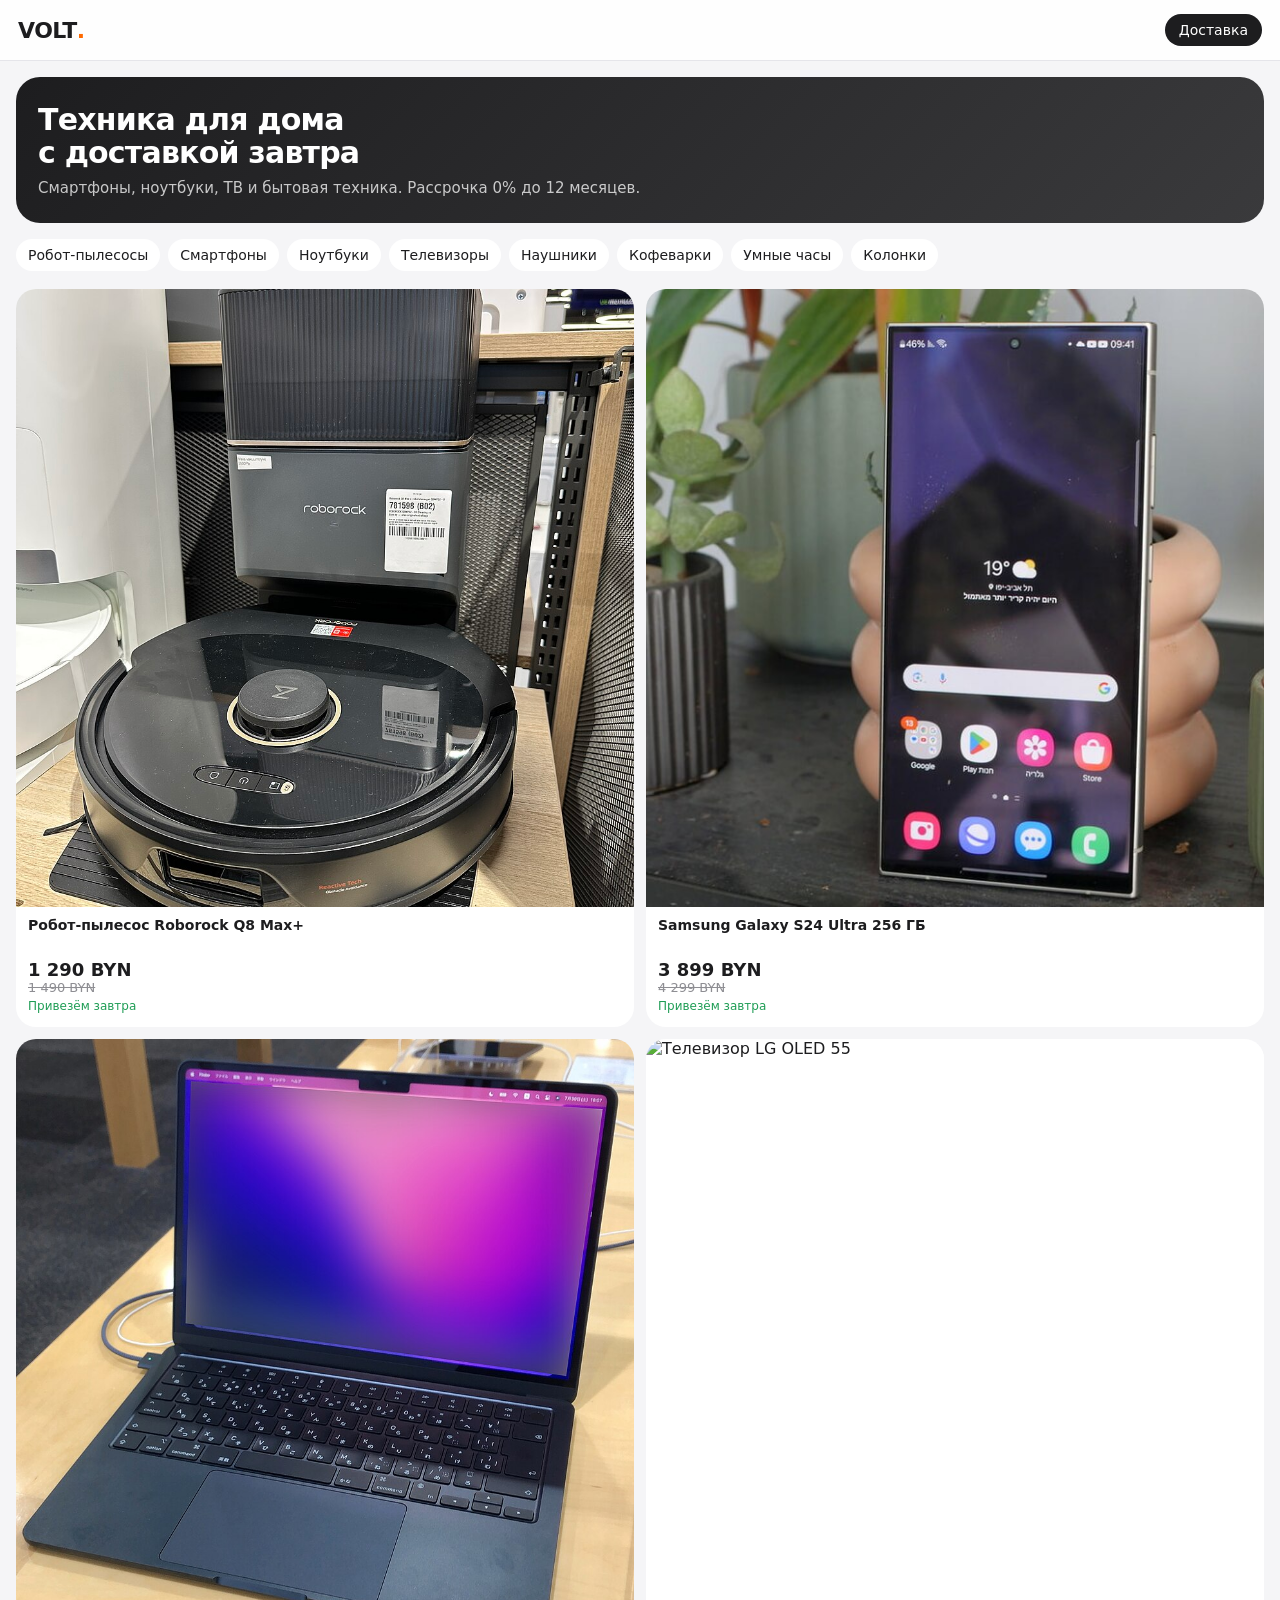
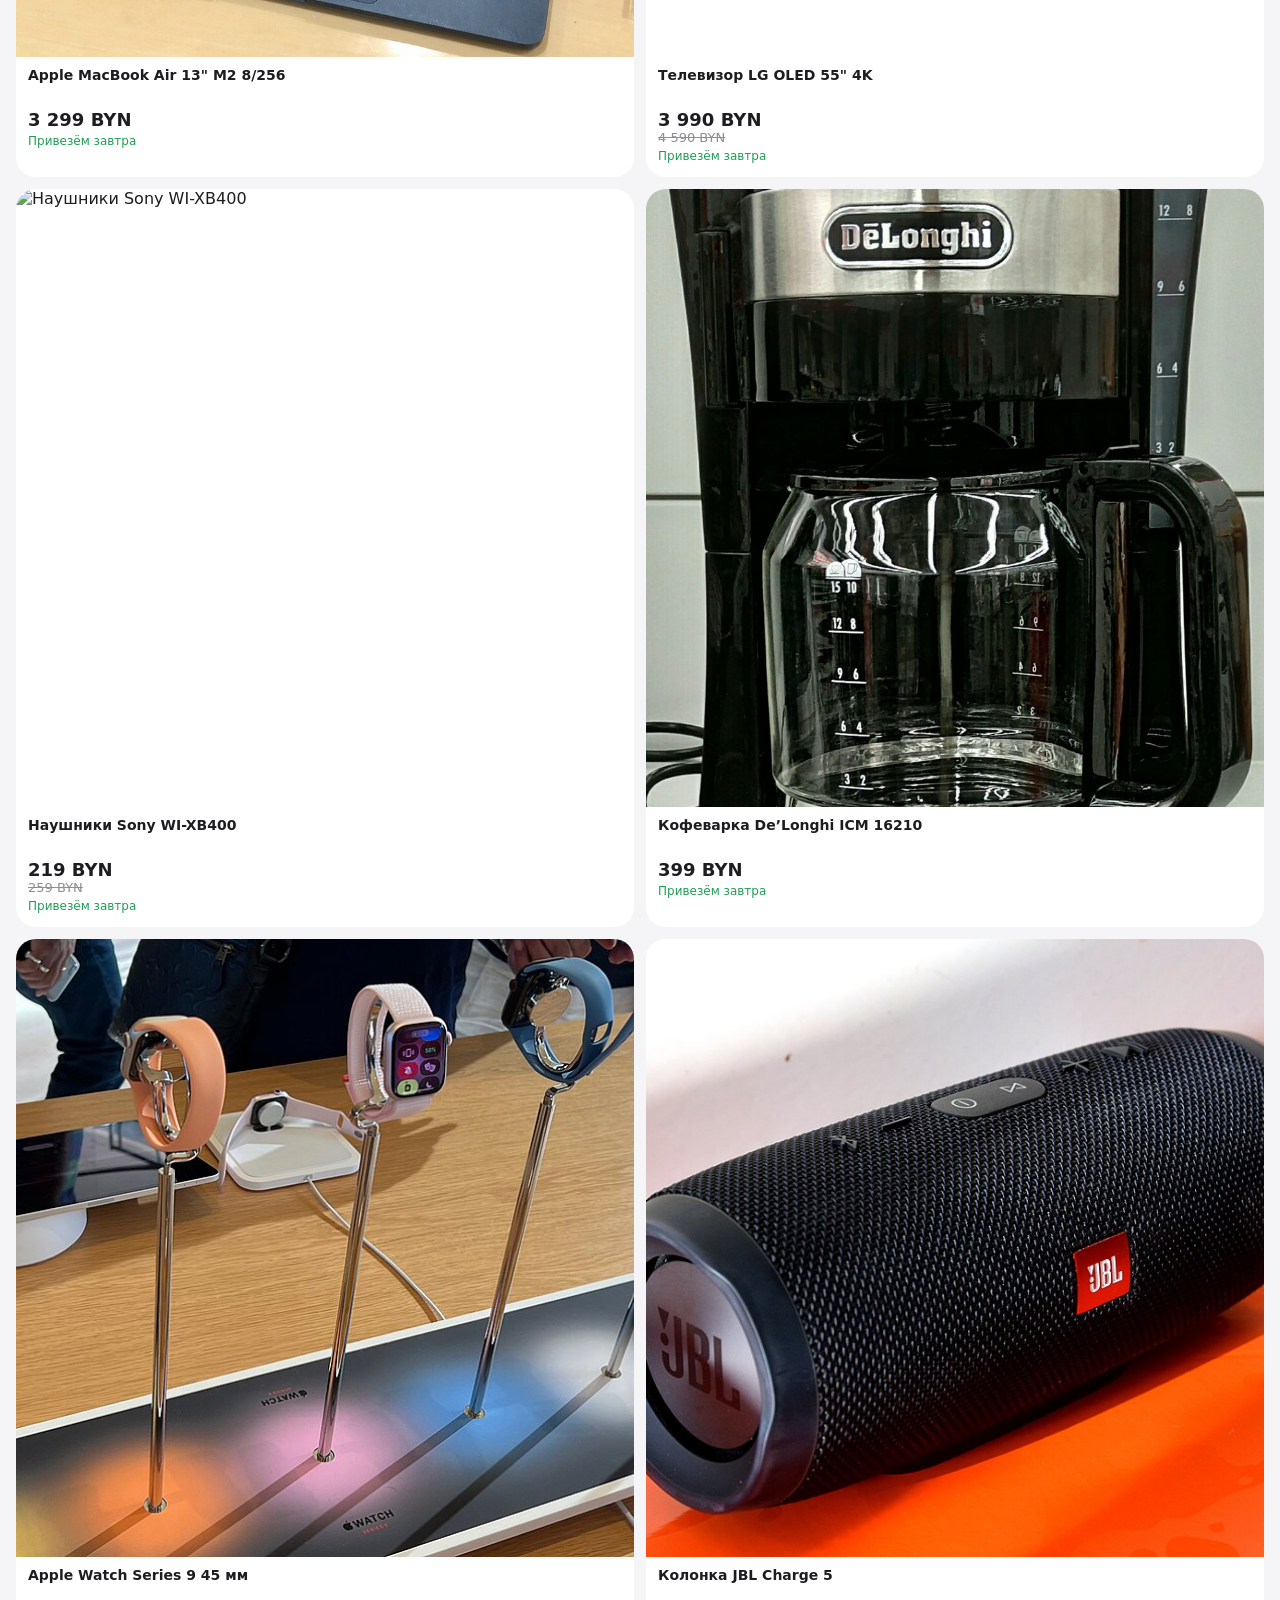
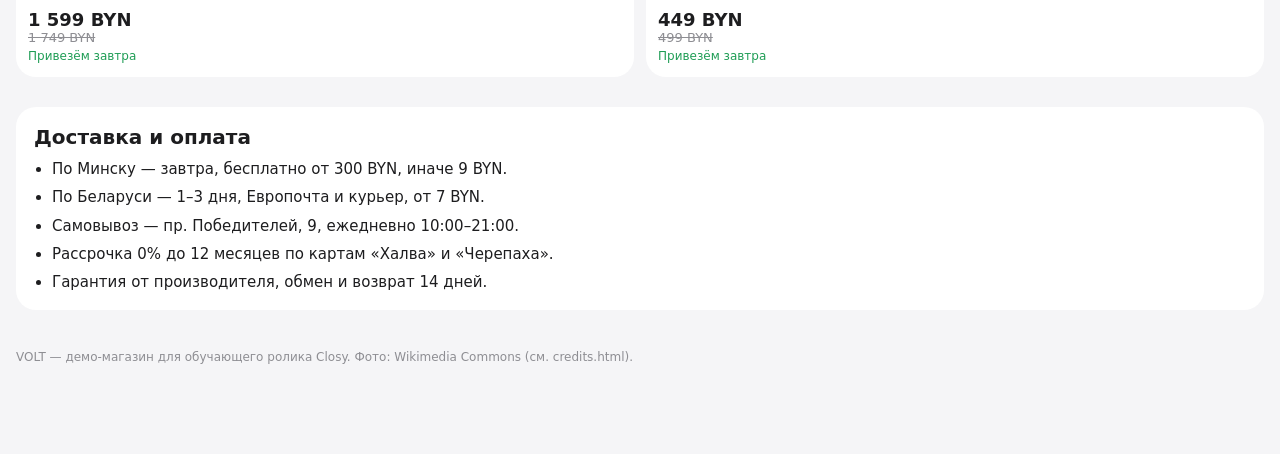
==== index.html @ 4ae11d11 "VOLT demo store for Closy tutorial" ====
<!doctype html><html lang="ru"><head><meta charset="utf-8"><meta name="viewport" content="width=device-width,initial-scale=1"><title>VOLT — техника для дома</title><link rel="stylesheet" href="style.css"></head><body><header><a class="logo" href="index.html">VOLT<b>.</b></a><a class="cart" href="delivery.html">Доставка</a></header><section class="hero"><h1>Техника для дома<br>с доставкой завтра</h1><p>Смартфоны, ноутбуки, ТВ и бытовая техника. Рассрочка 0% до 12 месяцев.</p></section><div class="tags"><span>Робот-пылесосы</span><span>Смартфоны</span><span>Ноутбуки</span><span>Телевизоры</span><span>Наушники</span><span>Кофеварки</span><span>Умные часы</span><span>Колонки</span></div><div class="grid"><a class="card" href="vacuum.html"><div class="im"><img src="img/vacuum.jpg" alt="Робот-пылесос Roborock Q8 Max+"></div><div class="b"><h3>Робот-пылесос Roborock Q8 Max+</h3><div class="pr">1 290 BYN<span class="old">1 490 BYN</span></div><div class="dl">Привезём завтра</div></div></a><a class="card" href="phone.html"><div class="im"><img src="img/phone.jpg" alt="Samsung Galaxy S24 Ultra 256 ГБ"></div><div class="b"><h3>Samsung Galaxy S24 Ultra 256 ГБ</h3><div class="pr">3 899 BYN<span class="old">4 299 BYN</span></div><div class="dl">Привезём завтра</div></div></a><a class="card" href="laptop.html"><div class="im"><img src="img/laptop.jpg" alt="Apple MacBook Air 13" M2 8/256"></div><div class="b"><h3>Apple MacBook Air 13" M2 8/256</h3><div class="pr">3 299 BYN</div><div class="dl">Привезём завтра</div></div></a><a class="card" href="tv.html"><div class="im"><img src="img/tv.jpg" alt="Телевизор LG OLED 55" 4K"></div><div class="b"><h3>Телевизор LG OLED 55" 4K</h3><div class="pr">3 990 BYN<span class="old">4 590 BYN</span></div><div class="dl">Привезём завтра</div></div></a><a class="card" href="headphones.html"><div class="im"><img src="img/headphones.jpg" alt="Наушники Sony WI-XB400"></div><div class="b"><h3>Наушники Sony WI-XB400</h3><div class="pr">219 BYN<span class="old">259 BYN</span></div><div class="dl">Привезём завтра</div></div></a><a class="card" href="coffee.html"><div class="im"><img src="img/coffee.jpg" alt="Кофеварка De’Longhi ICM 16210"></div><div class="b"><h3>Кофеварка De’Longhi ICM 16210</h3><div class="pr">399 BYN</div><div class="dl">Привезём завтра</div></div></a><a class="card" href="watch.html"><div class="im"><img src="img/watch.jpg" alt="Apple Watch Series 9 45 мм"></div><div class="b"><h3>Apple Watch Series 9 45 мм</h3><div class="pr">1 599 BYN<span class="old">1 749 BYN</span></div><div class="dl">Привезём завтра</div></div></a><a class="card" href="speaker.html"><div class="im"><img src="img/speaker.jpg" alt="Колонка JBL Charge 5"></div><div class="b"><h3>Колонка JBL Charge 5</h3><div class="pr">449 BYN<span class="old">499 BYN</span></div><div class="dl">Привезём завтра</div></div></a></div><div class="info"><h2>Доставка и оплата</h2><ul><li>По Минску — завтра, бесплатно от 300 BYN, иначе 9 BYN.</li><li>По Беларуси — 1–3 дня, Европочта и курьер, от 7 BYN.</li><li>Самовывоз — пр. Победителей, 9, ежедневно 10:00–21:00.</li><li>Рассрочка 0% до 12 месяцев по картам «Халва» и «Черепаха».</li><li>Гарантия от производителя, обмен и возврат 14 дней.</li></ul></div><footer>VOLT — демо-магазин для обучающего ролика Closy. Фото: Wikimedia Commons (см. credits.html).</footer><!--CLOSY--></body></html>
---- style.css ----
*{box-sizing:border-box;margin:0;padding:0}body{font-family:-apple-system,"Inter",system-ui,sans-serif;background:#f5f5f7;color:#1d1d1f;-webkit-font-smoothing:antialiased}
a{color:inherit;text-decoration:none}header{position:sticky;top:0;z-index:5;background:rgba(255,255,255,.86);backdrop-filter:blur(20px);display:flex;align-items:center;justify-content:space-between;padding:14px 18px;border-bottom:1px solid #e5e5ea}
.logo{font-weight:800;font-size:22px;letter-spacing:-.5px}.logo b{color:#ff6a00}.cart{font-size:14px;background:#1d1d1f;color:#fff;padding:8px 14px;border-radius:20px}
.hero{margin:16px;border-radius:24px;padding:26px 22px;background:linear-gradient(135deg,#1d1d1f,#3a3a3c);color:#fff}.hero h1{font-size:30px;line-height:1.1;letter-spacing:-.8px}.hero p{opacity:.75;margin-top:10px;font-size:15px}
.tags{display:flex;gap:8px;padding:0 16px 6px;overflow:auto}.tags span{white-space:nowrap;background:#fff;border-radius:16px;padding:8px 12px;font-size:14px}
.grid{display:grid;grid-template-columns:1fr 1fr;gap:12px;padding:12px 16px 30px}.card{background:#fff;border-radius:20px;overflow:hidden}.card .im{aspect-ratio:1;background:#fff;display:flex;align-items:center;justify-content:center}
.card img{width:100%;height:100%;object-fit:cover}.card .b{padding:10px 12px 14px}.card h3{font-size:14px;font-weight:600;line-height:1.25;min-height:36px}.pr{font-size:18px;font-weight:800;margin-top:6px}.old{display:block;color:#8e8e93;text-decoration:line-through;font-size:13px;font-weight:500}
.dl{font-size:12px;color:#1f9d55;margin-top:4px}.info{margin:0 16px 20px;background:#fff;border-radius:20px;padding:18px}.info h2{font-size:20px;margin-bottom:10px}.info li{margin:8px 0 0 18px;font-size:15px;line-height:1.35}
.pd img{width:100%;aspect-ratio:1;object-fit:cover;background:#fff}.pd .b{padding:18px}.pd h1{font-size:24px;letter-spacing:-.4px}.pd .pr{font-size:28px}.btn{display:block;text-align:center;background:#ff6a00;color:#fff;border-radius:16px;padding:15px;font-weight:700;margin-top:16px}
footer{padding:20px 16px 90px;color:#8e8e93;font-size:12px}
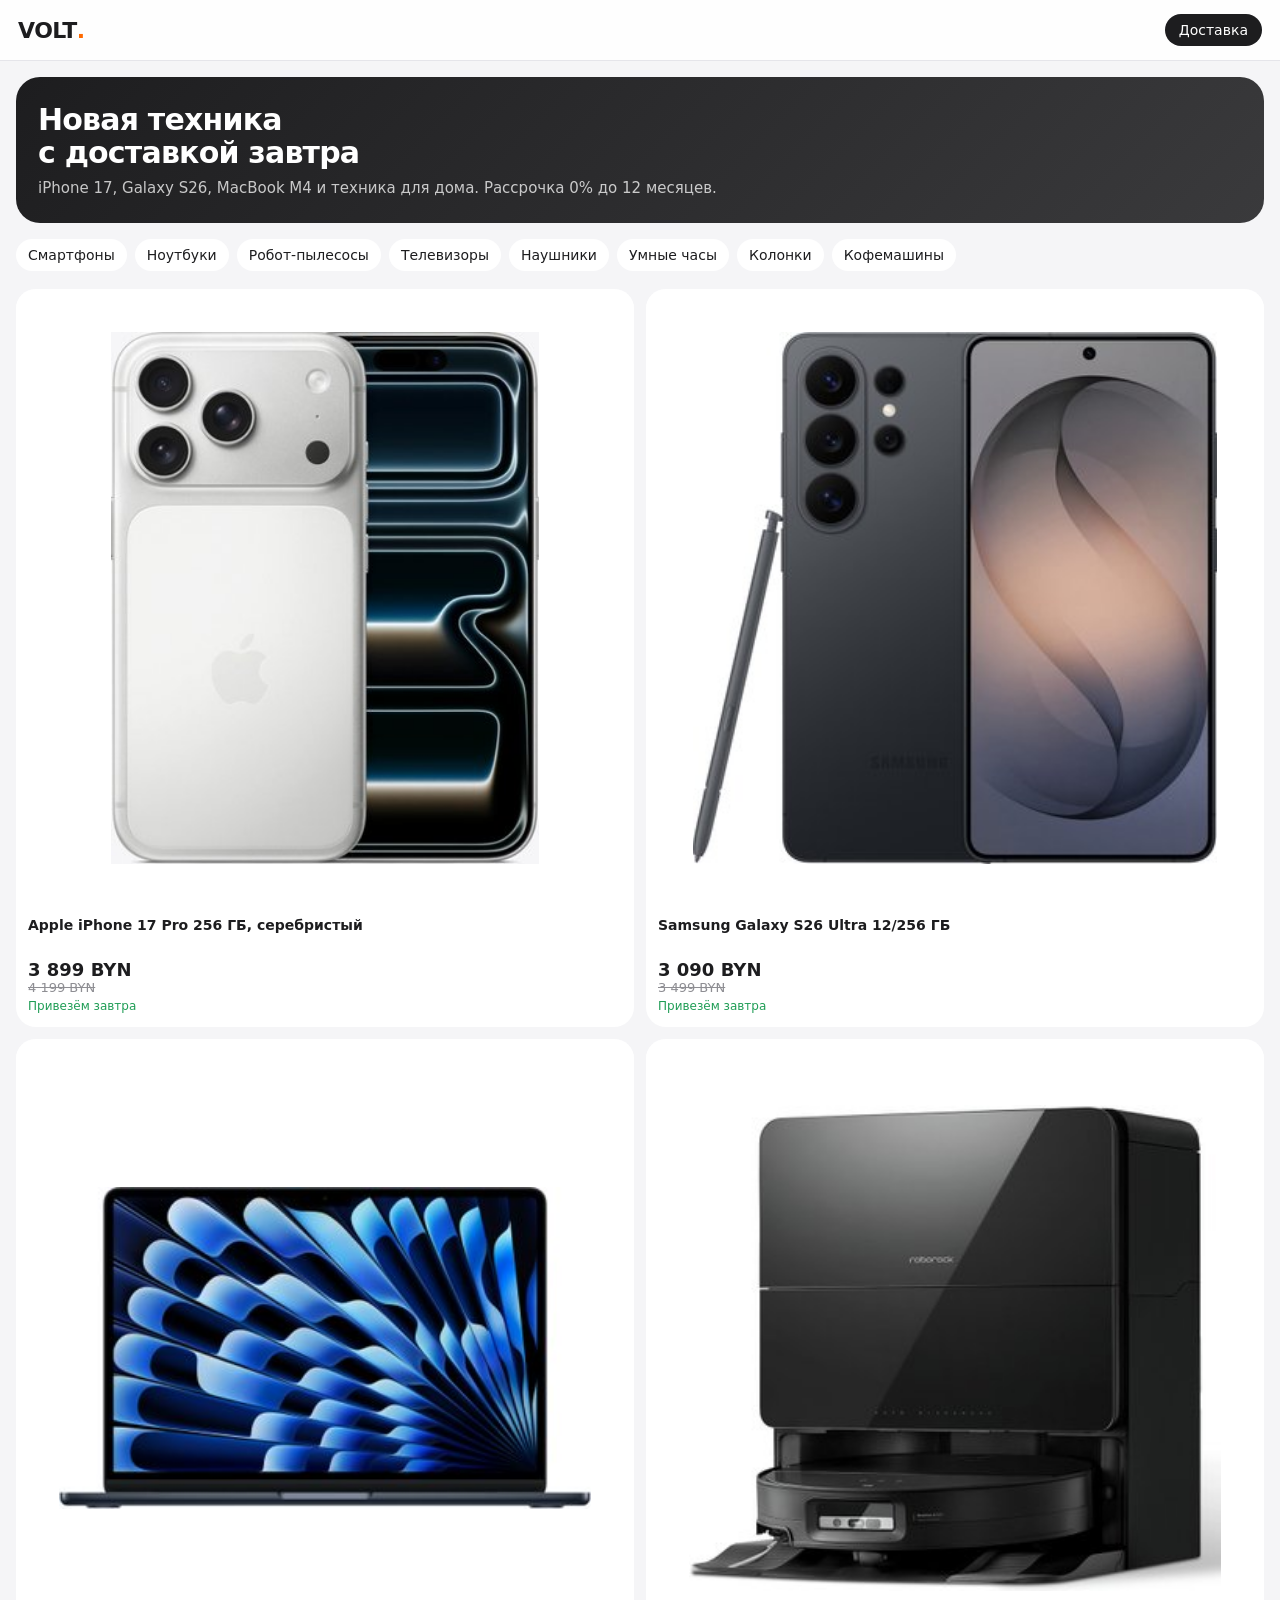
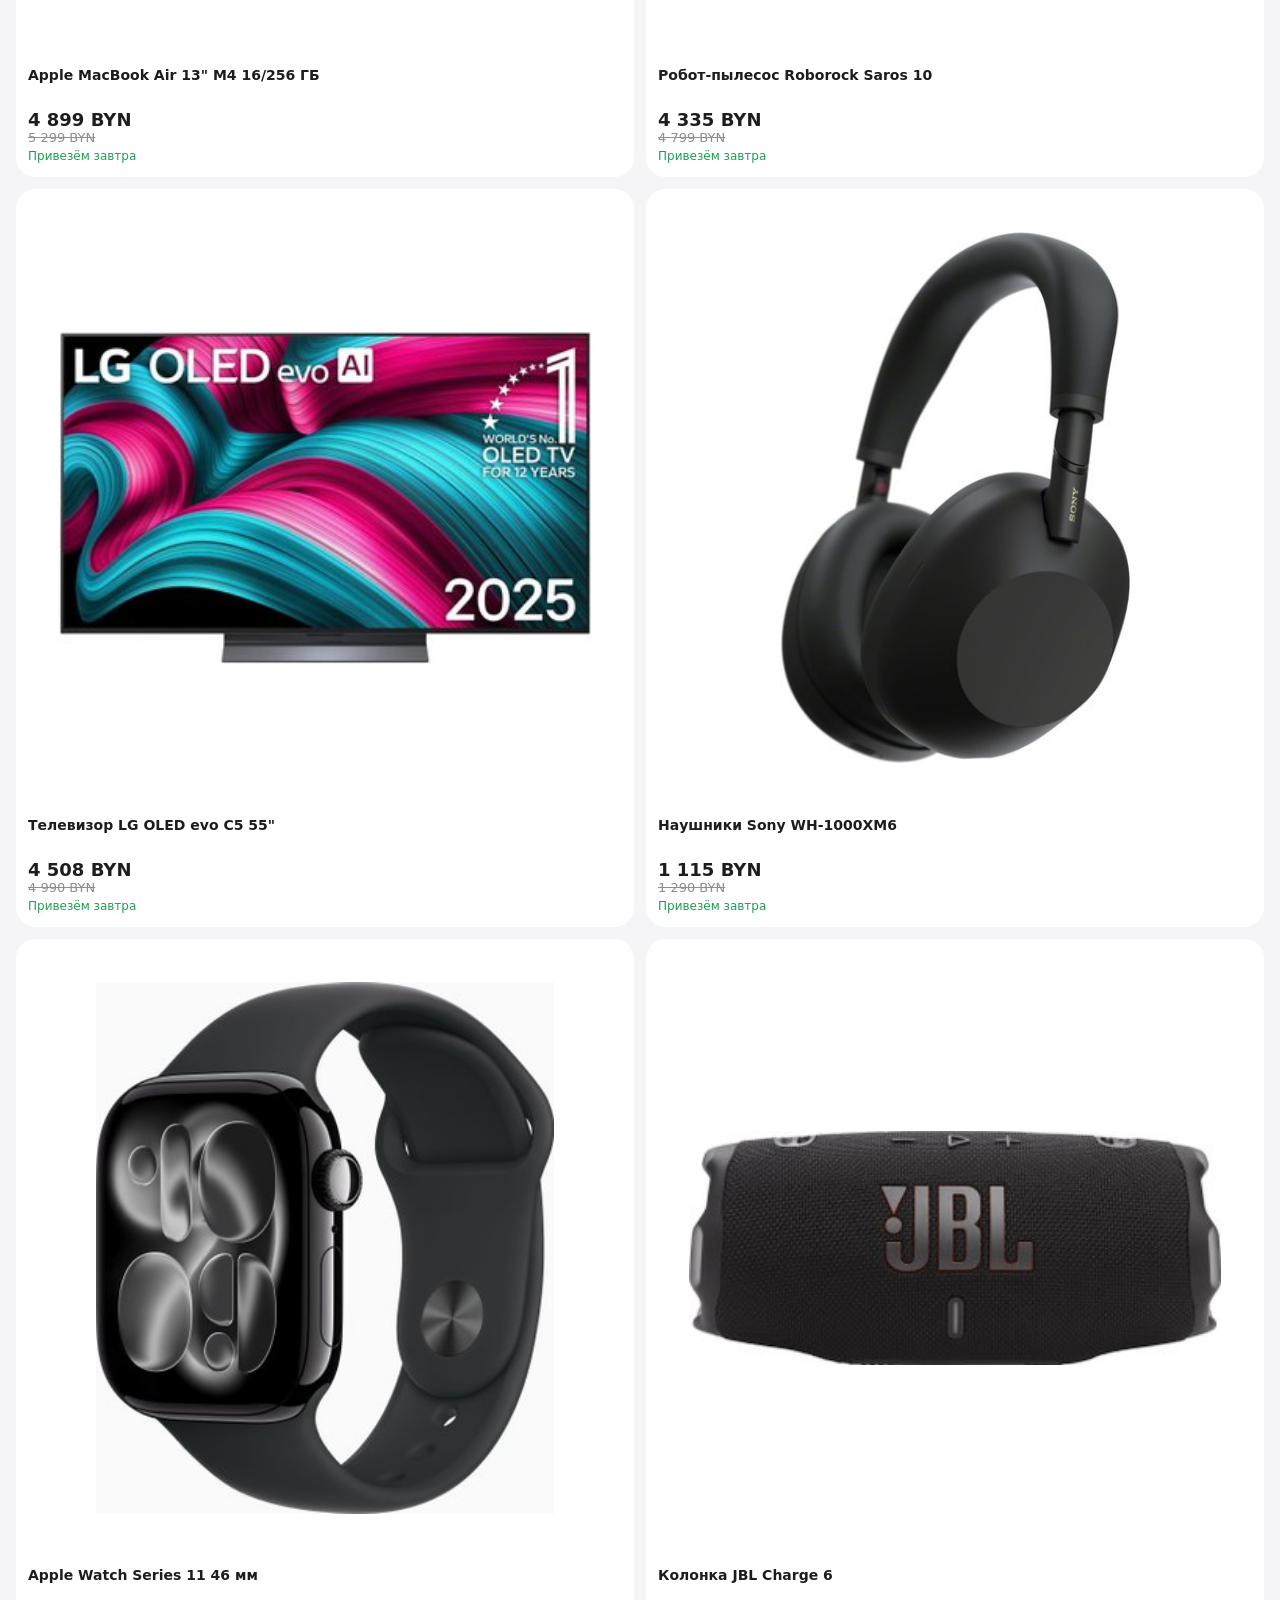
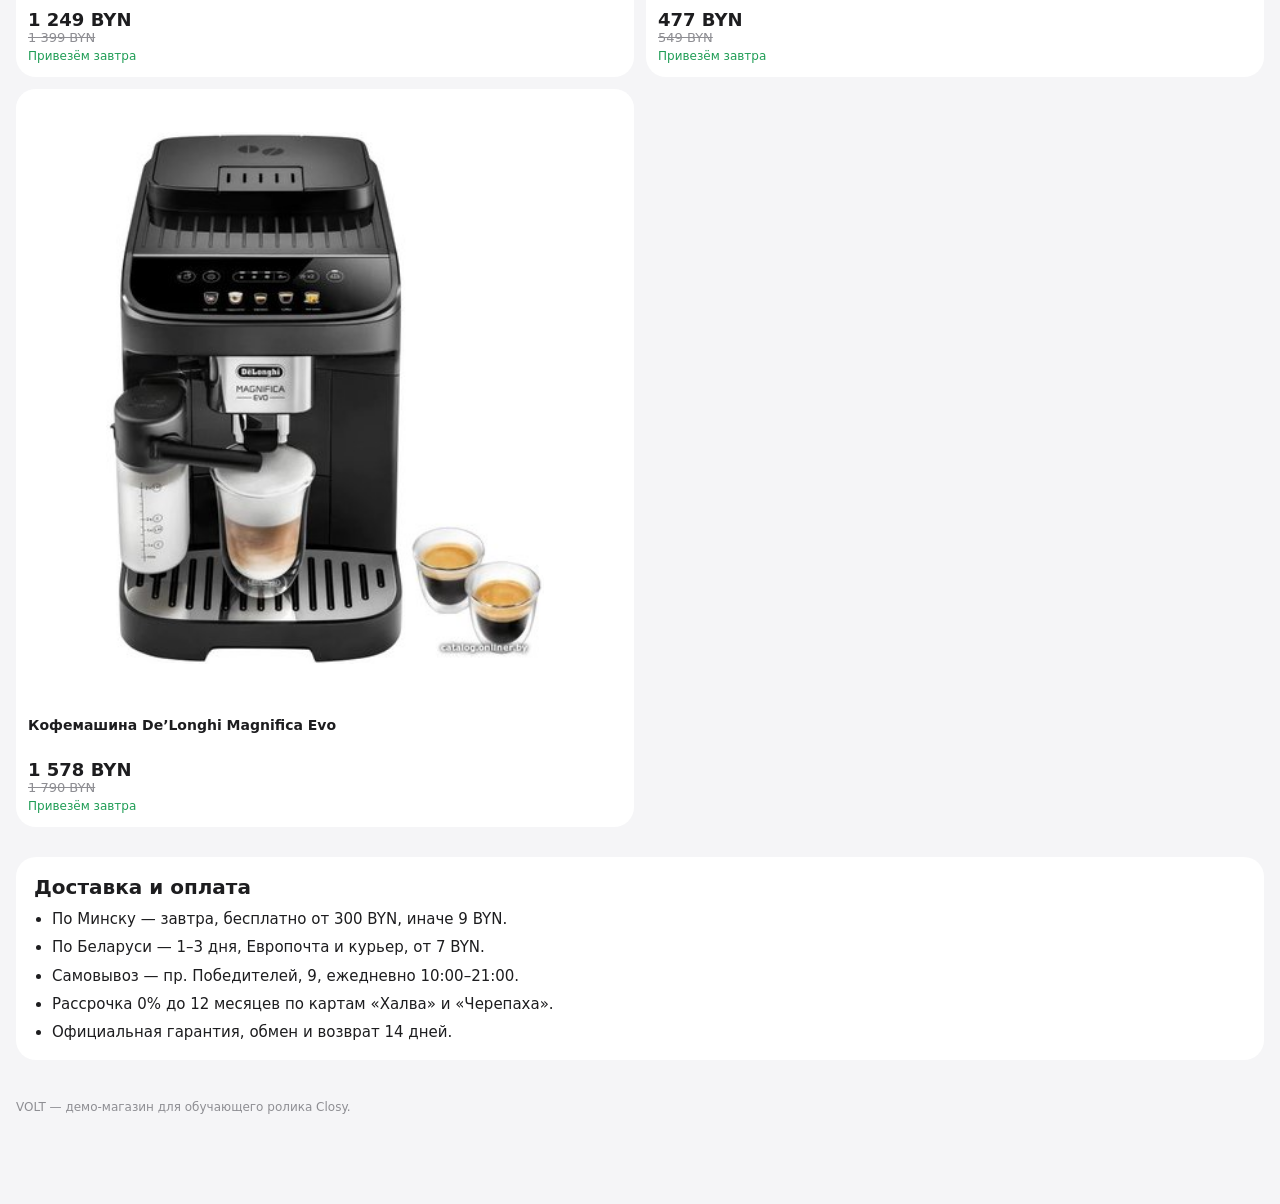
==== commit 269c0a5d: "Real current products with store photos" ====
--- a/index.html
+++ b/index.html
@@ -1 +1 @@
-<!doctype html><html lang="ru"><head><meta charset="utf-8"><meta name="viewport" content="width=device-width,initial-scale=1"><title>VOLT — техника для дома</title><link rel="stylesheet" href="style.css"></head><body><header><a class="logo" href="index.html">VOLT<b>.</b></a><a class="cart" href="delivery.html">Доставка</a></header><section class="hero"><h1>Техника для дома<br>с доставкой завтра</h1><p>Смартфоны, ноутбуки, ТВ и бытовая техника. Рассрочка 0% до 12 месяцев.</p></section><div class="tags"><span>Робот-пылесосы</span><span>Смартфоны</span><span>Ноутбуки</span><span>Телевизоры</span><span>Наушники</span><span>Кофеварки</span><span>Умные часы</span><span>Колонки</span></div><div class="grid"><a class="card" href="vacuum.html"><div class="im"><img src="img/vacuum.jpg" alt="Робот-пылесос Roborock Q8 Max+"></div><div class="b"><h3>Робот-пылесос Roborock Q8 Max+</h3><div class="pr">1 290 BYN<span class="old">1 490 BYN</span></div><div class="dl">Привезём завтра</div></div></a><a class="card" href="phone.html"><div class="im"><img src="img/phone.jpg" alt="Samsung Galaxy S24 Ultra 256 ГБ"></div><div class="b"><h3>Samsung Galaxy S24 Ultra 256 ГБ</h3><div class="pr">3 899 BYN<span class="old">4 299 BYN</span></div><div class="dl">Привезём завтра</div></div></a><a class="card" href="laptop.html"><div class="im"><img src="img/laptop.jpg" alt="Apple MacBook Air 13" M2 8/256"></div><div class="b"><h3>Apple MacBook Air 13" M2 8/256</h3><div class="pr">3 299 BYN</div><div class="dl">Привезём завтра</div></div></a><a class="card" href="tv.html"><div class="im"><img src="img/tv.jpg" alt="Телевизор LG OLED 55" 4K"></div><div class="b"><h3>Телевизор LG OLED 55" 4K</h3><div class="pr">3 990 BYN<span class="old">4 590 BYN</span></div><div class="dl">Привезём завтра</div></div></a><a class="card" href="headphones.html"><div class="im"><img src="img/headphones.jpg" alt="Наушники Sony WI-XB400"></div><div class="b"><h3>Наушники Sony WI-XB400</h3><div class="pr">219 BYN<span class="old">259 BYN</span></div><div class="dl">Привезём завтра</div></div></a><a class="card" href="coffee.html"><div class="im"><img src="img/coffee.jpg" alt="Кофеварка De’Longhi ICM 16210"></div><div class="b"><h3>Кофеварка De’Longhi ICM 16210</h3><div class="pr">399 BYN</div><div class="dl">Привезём завтра</div></div></a><a class="card" href="watch.html"><div class="im"><img src="img/watch.jpg" alt="Apple Watch Series 9 45 мм"></div><div class="b"><h3>Apple Watch Series 9 45 мм</h3><div class="pr">1 599 BYN<span class="old">1 749 BYN</span></div><div class="dl">Привезём завтра</div></div></a><a class="card" href="speaker.html"><div class="im"><img src="img/speaker.jpg" alt="Колонка JBL Charge 5"></div><div class="b"><h3>Колонка JBL Charge 5</h3><div class="pr">449 BYN<span class="old">499 BYN</span></div><div class="dl">Привезём завтра</div></div></a></div><div class="info"><h2>Доставка и оплата</h2><ul><li>По Минску — завтра, бесплатно от 300 BYN, иначе 9 BYN.</li><li>По Беларуси — 1–3 дня, Европочта и курьер, от 7 BYN.</li><li>Самовывоз — пр. Победителей, 9, ежедневно 10:00–21:00.</li><li>Рассрочка 0% до 12 месяцев по картам «Халва» и «Черепаха».</li><li>Гарантия от производителя, обмен и возврат 14 дней.</li></ul></div><footer>VOLT — демо-магазин для обучающего ролика Closy. Фото: Wikimedia Commons (см. credits.html).</footer><!--CLOSY--></body></html>+<!doctype html><html lang="ru"><head><meta charset="utf-8"><meta name="viewport" content="width=device-width,initial-scale=1"><title>VOLT — техника для дома</title><link rel="stylesheet" href="style.css"></head><body><header><a class="logo" href="index.html">VOLT<b>.</b></a><a class="cart" href="delivery.html">Доставка</a></header><section class="hero"><h1>Новая техника<br>с доставкой завтра</h1><p>iPhone 17, Galaxy S26, MacBook M4 и техника для дома. Рассрочка 0% до 12 месяцев.</p></section><div class="tags"><span>Смартфоны</span><span>Ноутбуки</span><span>Робот-пылесосы</span><span>Телевизоры</span><span>Наушники</span><span>Умные часы</span><span>Колонки</span><span>Кофемашины</span></div><div class="grid"><a class="card" href="phone.html"><div class="im"><img src="img/phone.jpg" alt="Apple iPhone 17 Pro 256 ГБ, серебристый"></div><div class="b"><h3>Apple iPhone 17 Pro 256 ГБ, серебристый</h3><div class="pr">3 899 BYN<span class="old">4 199 BYN</span></div><div class="dl">Привезём завтра</div></div></a><a class="card" href="galaxy.html"><div class="im"><img src="img/galaxy.jpg" alt="Samsung Galaxy S26 Ultra 12/256 ГБ"></div><div class="b"><h3>Samsung Galaxy S26 Ultra 12/256 ГБ</h3><div class="pr">3 090 BYN<span class="old">3 499 BYN</span></div><div class="dl">Привезём завтра</div></div></a><a class="card" href="laptop.html"><div class="im"><img src="img/laptop.jpg" alt="Apple MacBook Air 13" M4 16/256 ГБ"></div><div class="b"><h3>Apple MacBook Air 13" M4 16/256 ГБ</h3><div class="pr">4 899 BYN<span class="old">5 299 BYN</span></div><div class="dl">Привезём завтра</div></div></a><a class="card" href="vacuum.html"><div class="im"><img src="img/vacuum.jpg" alt="Робот-пылесос Roborock Saros 10"></div><div class="b"><h3>Робот-пылесос Roborock Saros 10</h3><div class="pr">4 335 BYN<span class="old">4 799 BYN</span></div><div class="dl">Привезём завтра</div></div></a><a class="card" href="tv.html"><div class="im"><img src="img/tv.jpg" alt="Телевизор LG OLED evo C5 55""></div><div class="b"><h3>Телевизор LG OLED evo C5 55"</h3><div class="pr">4 508 BYN<span class="old">4 990 BYN</span></div><div class="dl">Привезём завтра</div></div></a><a class="card" href="headphones.html"><div class="im"><img src="img/headphones.jpg" alt="Наушники Sony WH-1000XM6"></div><div class="b"><h3>Наушники Sony WH-1000XM6</h3><div class="pr">1 115 BYN<span class="old">1 290 BYN</span></div><div class="dl">Привезём завтра</div></div></a><a class="card" href="watch.html"><div class="im"><img src="img/watch.jpg" alt="Apple Watch Series 11 46 мм"></div><div class="b"><h3>Apple Watch Series 11 46 мм</h3><div class="pr">1 249 BYN<span class="old">1 399 BYN</span></div><div class="dl">Привезём завтра</div></div></a><a class="card" href="speaker.html"><div class="im"><img src="img/speaker.jpg" alt="Колонка JBL Charge 6"></div><div class="b"><h3>Колонка JBL Charge 6</h3><div class="pr">477 BYN<span class="old">549 BYN</span></div><div class="dl">Привезём завтра</div></div></a><a class="card" href="coffee.html"><div class="im"><img src="img/coffee.jpg" alt="Кофемашина De’Longhi Magnifica Evo"></div><div class="b"><h3>Кофемашина De’Longhi Magnifica Evo</h3><div class="pr">1 578 BYN<span class="old">1 790 BYN</span></div><div class="dl">Привезём завтра</div></div></a></div><div class="info"><h2>Доставка и оплата</h2><ul><li>По Минску — завтра, бесплатно от 300 BYN, иначе 9 BYN.</li><li>По Беларуси — 1–3 дня, Европочта и курьер, от 7 BYN.</li><li>Самовывоз — пр. Победителей, 9, ежедневно 10:00–21:00.</li><li>Рассрочка 0% до 12 месяцев по картам «Халва» и «Черепаха».</li><li>Официальная гарантия, обмен и возврат 14 дней.</li></ul></div><footer>VOLT — демо-магазин для обучающего ролика Closy.</footer><!--CLOSY--></body></html>
--- a/style.css
+++ b/style.css
@@ -4,7 +4,7 @@
 .hero{margin:16px;border-radius:24px;padding:26px 22px;background:linear-gradient(135deg,#1d1d1f,#3a3a3c);color:#fff}.hero h1{font-size:30px;line-height:1.1;letter-spacing:-.8px}.hero p{opacity:.75;margin-top:10px;font-size:15px}
 .tags{display:flex;gap:8px;padding:0 16px 6px;overflow:auto}.tags span{white-space:nowrap;background:#fff;border-radius:16px;padding:8px 12px;font-size:14px}
 .grid{display:grid;grid-template-columns:1fr 1fr;gap:12px;padding:12px 16px 30px}.card{background:#fff;border-radius:20px;overflow:hidden}.card .im{aspect-ratio:1;background:#fff;display:flex;align-items:center;justify-content:center}
-.card img{width:100%;height:100%;object-fit:cover}.card .b{padding:10px 12px 14px}.card h3{font-size:14px;font-weight:600;line-height:1.25;min-height:36px}.pr{font-size:18px;font-weight:800;margin-top:6px}.old{display:block;color:#8e8e93;text-decoration:line-through;font-size:13px;font-weight:500}
+.card img{width:86%;height:86%;object-fit:contain}.card .b{padding:10px 12px 14px}.card h3{font-size:14px;font-weight:600;line-height:1.25;min-height:36px}.pr{font-size:18px;font-weight:800;margin-top:6px}.old{display:block;color:#8e8e93;text-decoration:line-through;font-size:13px;font-weight:500}
 .dl{font-size:12px;color:#1f9d55;margin-top:4px}.info{margin:0 16px 20px;background:#fff;border-radius:20px;padding:18px}.info h2{font-size:20px;margin-bottom:10px}.info li{margin:8px 0 0 18px;font-size:15px;line-height:1.35}
-.pd img{width:100%;aspect-ratio:1;object-fit:cover;background:#fff}.pd .b{padding:18px}.pd h1{font-size:24px;letter-spacing:-.4px}.pd .pr{font-size:28px}.btn{display:block;text-align:center;background:#ff6a00;color:#fff;border-radius:16px;padding:15px;font-weight:700;margin-top:16px}
+.pd img{width:100%;aspect-ratio:1;object-fit:contain;background:#fff;padding:24px}.pd .b{padding:18px}.pd h1{font-size:24px;letter-spacing:-.4px}.pd .pr{font-size:28px}.btn{display:block;text-align:center;background:#ff6a00;color:#fff;border-radius:16px;padding:15px;font-weight:700;margin-top:16px}
 footer{padding:20px 16px 90px;color:#8e8e93;font-size:12px}
